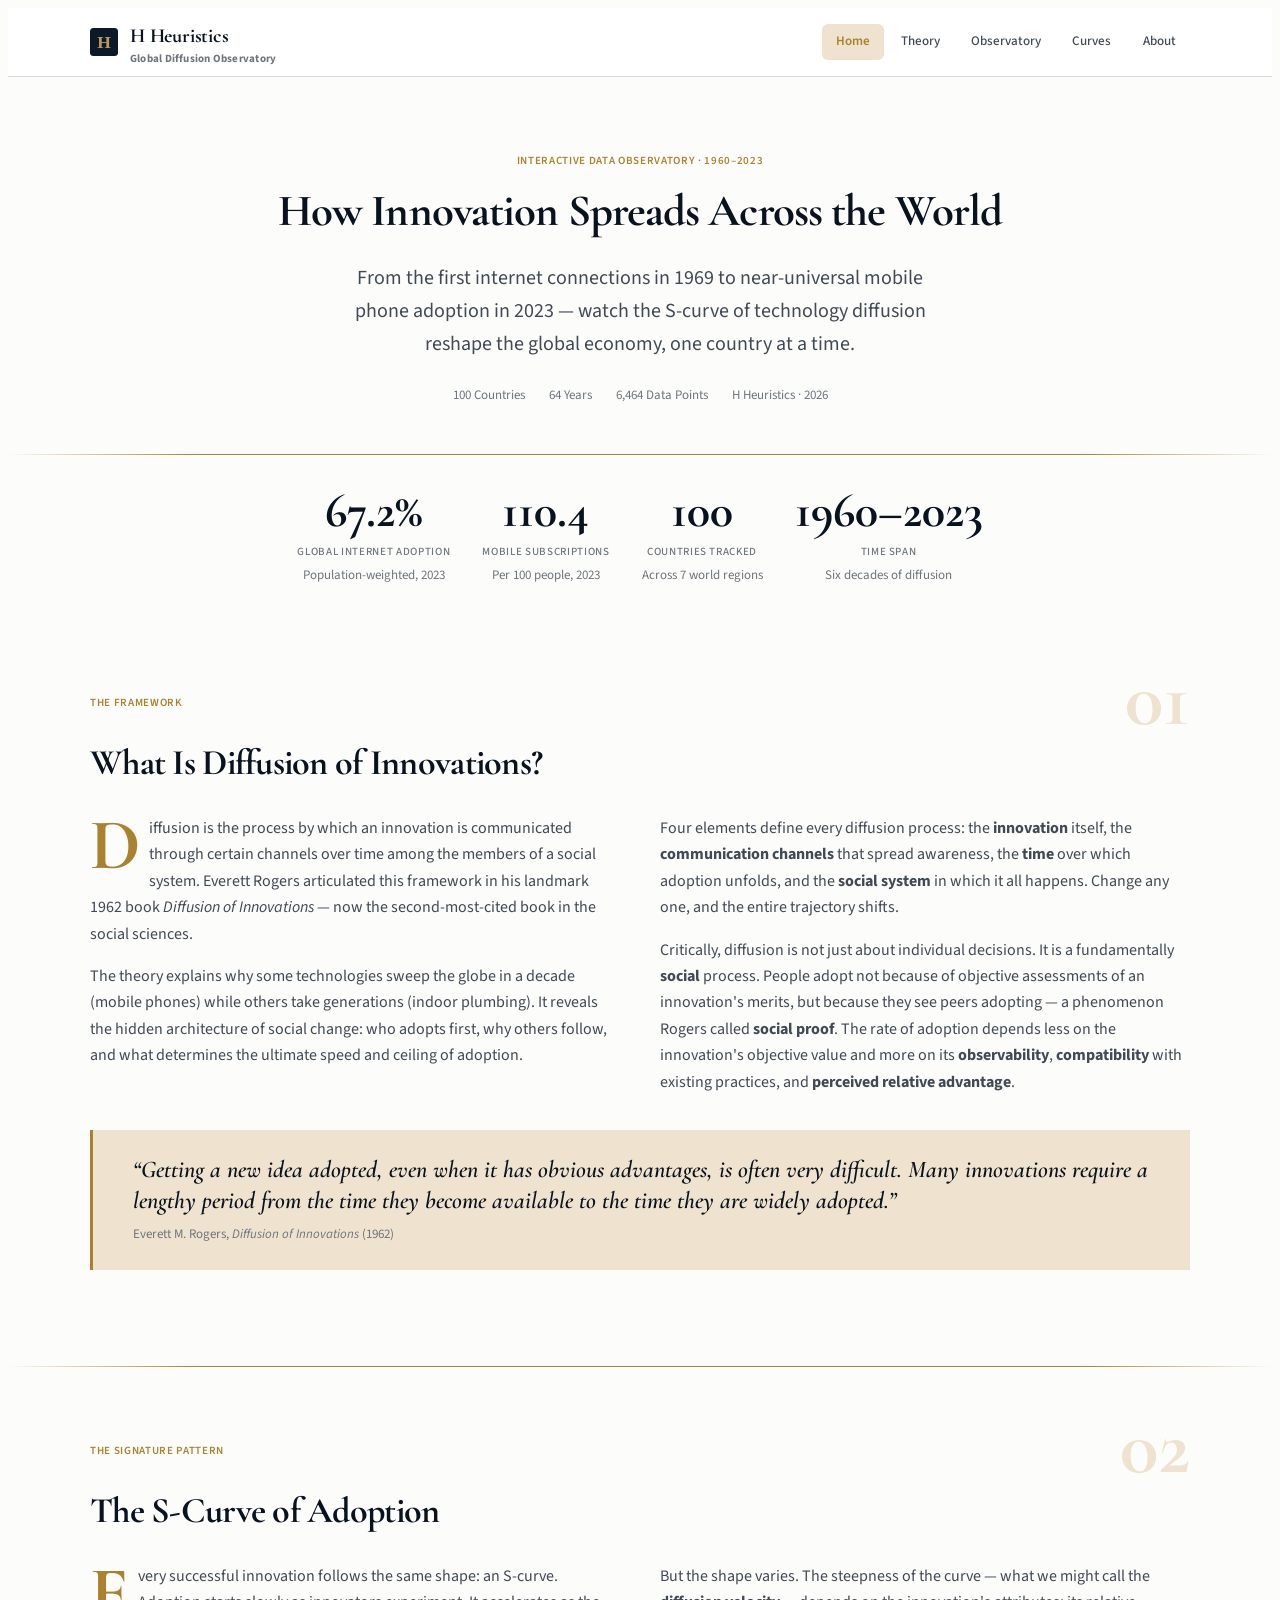
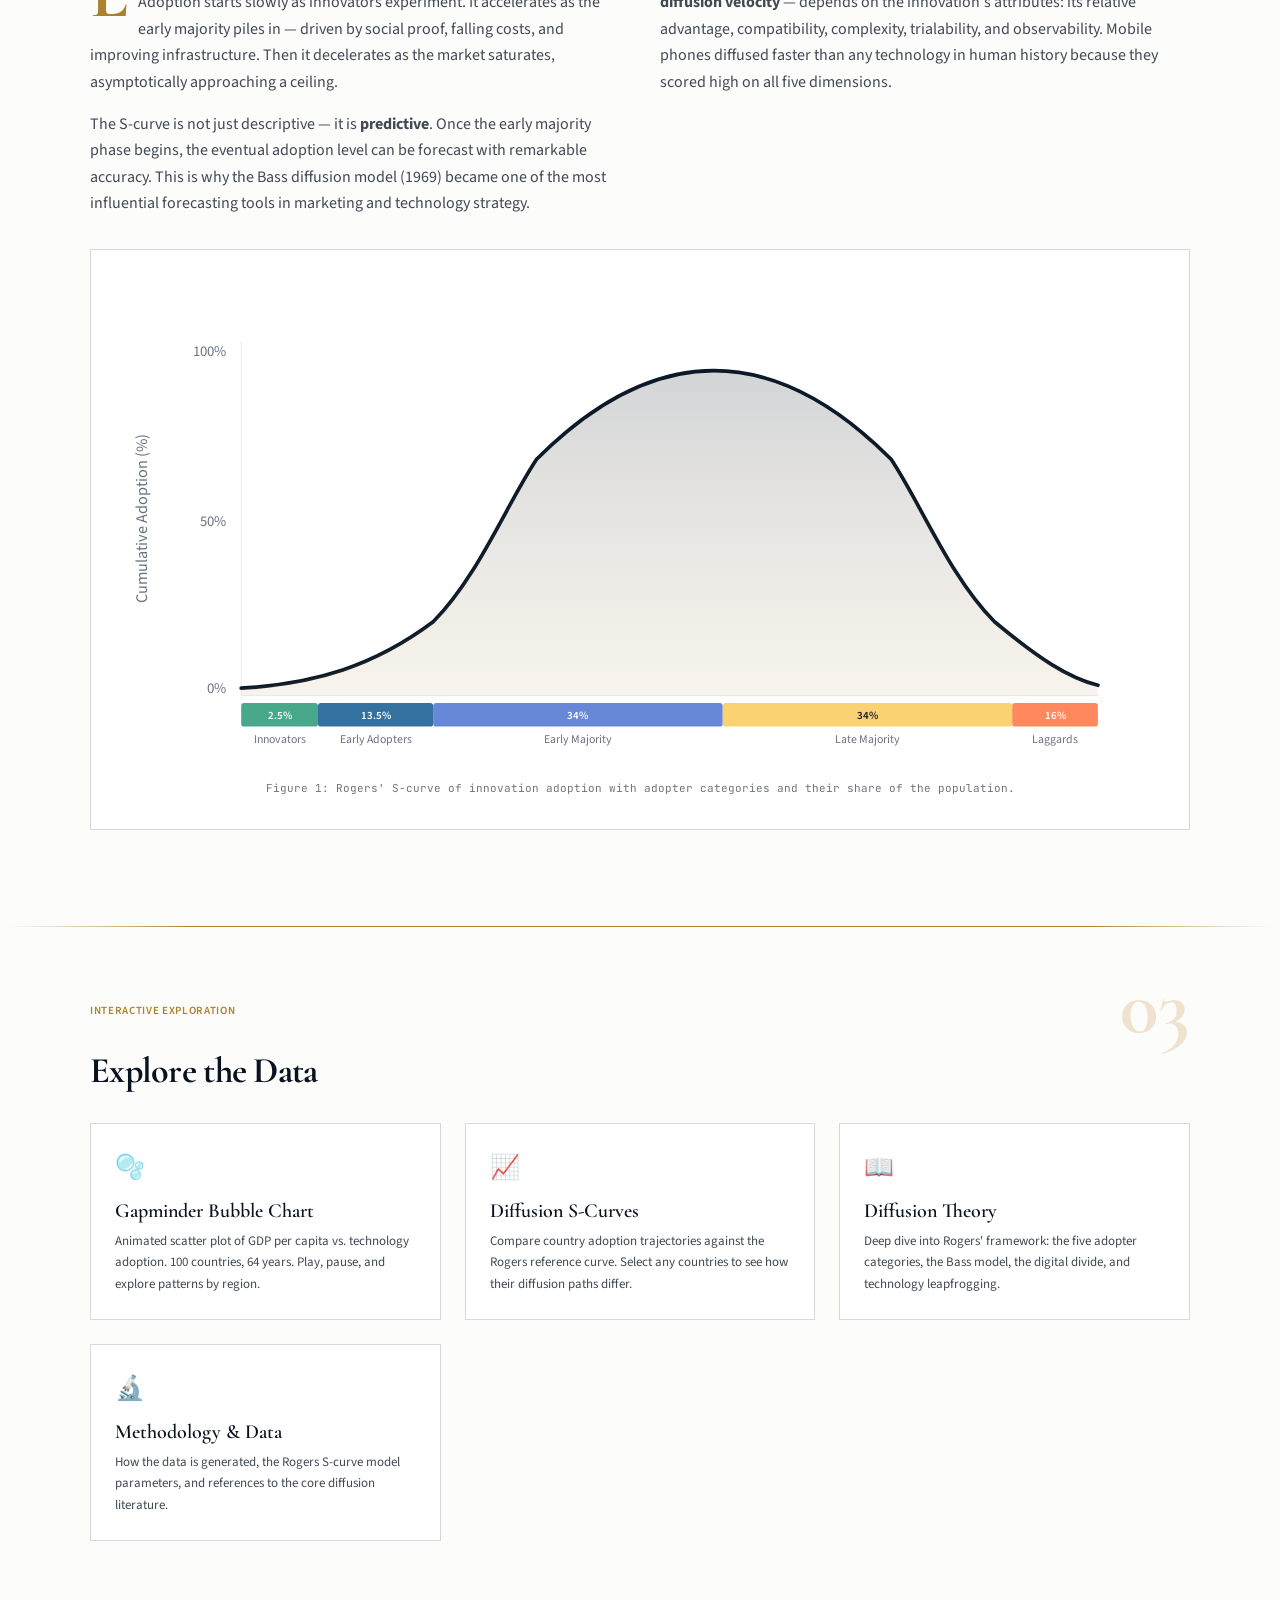
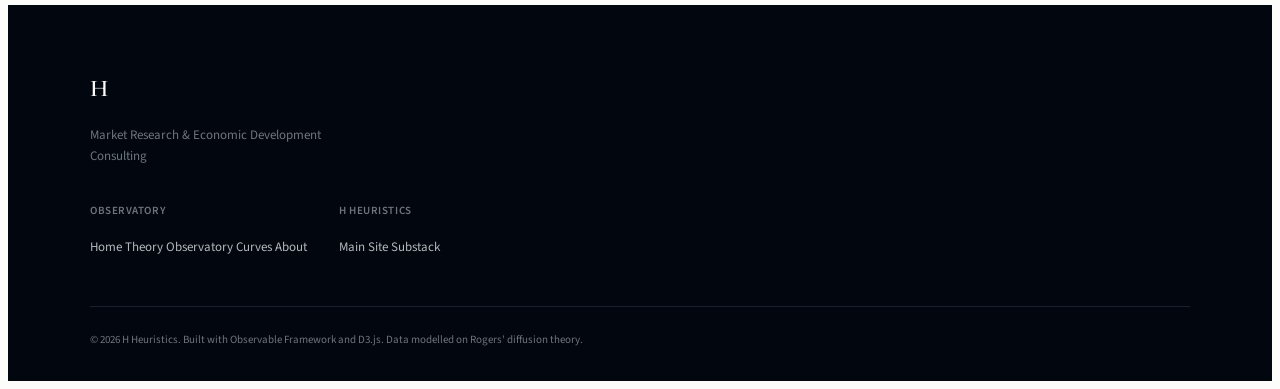
==== index.html @ c58aba24 "Global Diffusion of Innovations Observatory — initial release - 5-page informational website (Home, " ====
<!DOCTYPE html>
<html lang="en" data-theme="light">
<head>
<meta charset="UTF-8">
<meta name="viewport" content="width=device-width, initial-scale=1.0">
<title>Global Diffusion of Innovations Observatory — H Heuristics</title>
<meta name="description" content="An interactive observatory tracking how technology adoption spreads across 100 countries over 64 years. Rogers' diffusion theory meets Gapminder-style data visualization.">
<meta name="theme-color" content="#0c1929">
<meta property="og:title" content="Global Diffusion of Innovations Observatory">
<meta property="og:description" content="Interactive data observatory tracking technology adoption across 100 countries, 1960–2023.">
<meta property="og:type" content="website">
<link rel="icon" type="image/svg+xml" href="favicon.svg">

<link rel="preconnect" href="https://fonts.googleapis.com">
<link rel="preconnect" href="https://fonts.gstatic.com" crossorigin>
<link href="https://fonts.googleapis.com/css2?family=Cormorant+Garamond:ital,wght@0,400;0,500;0,600;0,700;1,400;1,500;1,600&family=Source+Sans+3:ital,wght@0,300;0,400;0,500;0,600;0,700;1,400;1,500&family=JetBrains+Mono:wght@400;500;600&display=swap" rel="stylesheet">

<link rel="stylesheet" href="hheuristics-tokens.css">
<link rel="stylesheet" href="hheuristics-components.css">
<link rel="stylesheet" href="site.css">
</head>
<body>

<!-- ═══════════════════════════════════════════
     MASTHEAD
     ═══════════════════════════════════════════ -->
<div class="masthead-wrap">
  <header class="masthead">
    <a href="index.html" class="masthead__brand">
      <svg viewBox="0 0 32 32"><rect width="32" height="32" rx="4" fill="#0c1929"/><text x="16" y="23" text-anchor="middle" font-family="Georgia,serif" font-weight="bold" font-size="20" fill="#b89b5e">H</text></svg>
      <div>
        H Heuristics
        <span class="masthead__brand-sub">Global Diffusion Observatory</span>
      </div>
    </a>
    <nav class="masthead__nav">
      <a href="index.html" class="active">Home</a>
      <a href="theory.html">Theory</a>
      <a href="observatory.html">Observatory</a>
      <a href="curves.html">Curves</a>
      <a href="about.html">About</a>
    </nav>
  </header>
</div>

<!-- ═══════════════════════════════════════════
     HERO — Magazine Style
     ═══════════════════════════════════════════ -->
<div class="page">
  <header class="magazine-hero">
    <p class="magazine-hero__kicker">Interactive Data Observatory &middot; 1960–2023</p>
    <h1 class="magazine-hero__headline">
      How Innovation Spreads Across the&nbsp;World
    </h1>
    <p class="magazine-hero__dek">
      From the first internet connections in 1969 to near-universal mobile phone adoption in 2023 — watch the S-curve of technology diffusion reshape the global economy, one country at a time.
    </p>
    <div class="magazine-hero__meta">
      <span>100 Countries</span>
      <span>64 Years</span>
      <span>6,464 Data Points</span>
      <span>H Heuristics &middot; 2026</span>
    </div>
  </header>
</div>

<div class="hairline hairline--gold"></div>

<!-- ═══════════════════════════════════════════
     STAT BLOCK
     ═══════════════════════════════════════════ -->
<div class="page">
  <div class="stat-block">
    <div class="stat-block__item">
      <div class="stat-block__value">67.2%</div>
      <div class="stat-block__label">Global Internet Adoption</div>
      <div class="stat-block__note">Population-weighted, 2023</div>
    </div>
    <div class="stat-block__item">
      <div class="stat-block__value">110.4</div>
      <div class="stat-block__label">Mobile Subscriptions</div>
      <div class="stat-block__note">Per 100 people, 2023</div>
    </div>
    <div class="stat-block__item">
      <div class="stat-block__value">100</div>
      <div class="stat-block__label">Countries Tracked</div>
      <div class="stat-block__note">Across 7 world regions</div>
    </div>
    <div class="stat-block__item">
      <div class="stat-block__value">1960–2023</div>
      <div class="stat-block__label">Time Span</div>
      <div class="stat-block__note">Six decades of diffusion</div>
    </div>
  </div>
</div>

<!-- ═══════════════════════════════════════════
     SECTION 01 — What Is Diffusion?
     ═══════════════════════════════════════════ -->
<div class="page">
  <section class="folio-section">
    <span class="section-folio__number">01</span>
    <div class="kicker-headline">
      <p class="kicker-headline__kicker">The Framework</p>
      <h2 class="kicker-headline__heading">What Is Diffusion of Innovations?</h2>
    </div>
    <div class="prose-columns">
      <p class="drop-cap">
        Diffusion is the process by which an innovation is communicated through certain channels over time among the members of a social system. Everett Rogers articulated this framework in his landmark 1962 book <em>Diffusion of Innovations</em> — now the second-most-cited book in the social sciences.
      </p>
      <p>
        The theory explains why some technologies sweep the globe in a decade (mobile phones) while others take generations (indoor plumbing). It reveals the hidden architecture of social change: who adopts first, why others follow, and what determines the ultimate speed and ceiling of adoption.
      </p>
      <p>
        Four elements define every diffusion process: the <strong>innovation</strong> itself, the <strong>communication channels</strong> that spread awareness, the <strong>time</strong> over which adoption unfolds, and the <strong>social system</strong> in which it all happens. Change any one, and the entire trajectory shifts.
      </p>
      <p>
        Critically, diffusion is not just about individual decisions. It is a fundamentally <strong>social</strong> process. People adopt not because of objective assessments of an innovation's merits, but because they see peers adopting — a phenomenon Rogers called <strong>social proof</strong>. The rate of adoption depends less on the innovation's objective value and more on its <strong>observability</strong>, <strong>compatibility</strong> with existing practices, and <strong>perceived relative advantage</strong>.
      </p>
    </div>

    <blockquote class="pull-quote">
      <p class="pull-quote__text">&ldquo;Getting a new idea adopted, even when it has obvious advantages, is often very difficult. Many innovations require a lengthy period from the time they become available to the time they are widely adopted.&rdquo;</p>
      <p class="pull-quote__attribution">Everett M. Rogers, <em>Diffusion of Innovations</em> (1962)</p>
    </blockquote>
  </section>
</div>

<div class="hairline hairline--gold"></div>

<!-- ═══════════════════════════════════════════
     SECTION 02 — The S-Curve
     ═══════════════════════════════════════════ -->
<div class="page">
  <section class="folio-section">
    <span class="section-folio__number">02</span>
    <div class="kicker-headline">
      <p class="kicker-headline__kicker">The Signature Pattern</p>
      <h2 class="kicker-headline__heading">The S-Curve of Adoption</h2>
    </div>
    <div class="prose-columns">
      <p class="drop-cap">
        Every successful innovation follows the same shape: an S-curve. Adoption starts slowly as innovators experiment. It accelerates as the early majority piles in — driven by social proof, falling costs, and improving infrastructure. Then it decelerates as the market saturates, asymptotically approaching a ceiling.
      </p>
      <p>
        The S-curve is not just descriptive — it is <strong>predictive</strong>. Once the early majority phase begins, the eventual adoption level can be forecast with remarkable accuracy. This is why the Bass diffusion model (1969) became one of the most influential forecasting tools in marketing and technology strategy.
      </p>
      <p>
        But the shape varies. The steepness of the curve — what we might call the <strong>diffusion velocity</strong> — depends on the innovation's attributes: its relative advantage, compatibility, complexity, trialability, and observability. Mobile phones diffused faster than any technology in human history because they scored high on all five dimensions.
      </p>
    </div>

    <!-- Inline S-Curve SVG Diagram -->
    <div class="theory-diagram">
      <svg viewBox="0 0 700 320" class="s-curve-svg" role="img" aria-label="Rogers' S-curve of innovation adoption showing the five adopter categories">
        <!-- Background grid -->
        <defs>
          <linearGradient id="sCurveGrad" x1="0" y1="1" x2="0" y2="0">
            <stop offset="0%" stop-color="var(--color-accent)" stop-opacity="0.15"/>
            <stop offset="100%" stop-color="var(--color-brand)" stop-opacity="0.3"/>
          </linearGradient>
        </defs>

        <!-- Grid lines -->
        <g stroke="#e5e7eb" stroke-width="0.5">
          <line x1="80" y1="40" x2="80" y2="280"/>
          <line x1="80" y1="280" x2="660" y2="280"/>
        </g>

        <!-- Y axis labels -->
        <text x="70" y="50" text-anchor="end" font-family="Source Sans 3, sans-serif" font-size="10" fill="#6b7280">100%</text>
        <text x="70" y="165" text-anchor="end" font-family="Source Sans 3, sans-serif" font-size="10" fill="#6b7280">50%</text>
        <text x="70" y="278" text-anchor="end" font-family="Source Sans 3, sans-serif" font-size="10" fill="#6b7280">0%</text>

        <!-- S-Curve line -->
        <path d="M80,275 C130,272 170,260 210,230 C240,200 260,150 280,120 C320,80 360,60 400,60 C440,60 480,80 520,120 C540,150 560,200 590,230 C620,255 640,268 660,273"
              fill="none" stroke="#0c1929" stroke-width="2.5" stroke-linecap="round"/>

        <!-- Area fill under curve -->
        <path d="M80,280 L80,275 C130,272 170,260 210,230 C240,200 260,150 280,120 C320,80 360,60 400,60 C440,60 480,80 520,120 C540,150 560,200 590,230 C620,255 640,268 660,273 L660,280 Z"
              fill="url(#sCurveGrad)" opacity="0.6"/>

        <!-- Adopter category bands -->
        <rect x="80" y="285" width="52" height="16" fill="#1A936F" opacity="0.8" rx="2"/>
        <rect x="132" y="285" width="78" height="16" fill="#004E89" opacity="0.8" rx="2"/>
        <rect x="210" y="285" width="196" height="16" fill="#4269D0" opacity="0.8" rx="2"/>
        <rect x="406" y="285" width="196" height="16" fill="#F9C74F" opacity="0.8" rx="2"/>
        <rect x="602" y="285" width="58" height="16" fill="#FF6B35" opacity="0.8" rx="2"/>

        <!-- Category labels -->
        <text x="106" y="296" text-anchor="middle" font-family="Source Sans 3, sans-serif" font-size="7.5" fill="#fff" font-weight="600">2.5%</text>
        <text x="171" y="296" text-anchor="middle" font-family="Source Sans 3, sans-serif" font-size="7.5" fill="#fff" font-weight="600">13.5%</text>
        <text x="308" y="296" text-anchor="middle" font-family="Source Sans 3, sans-serif" font-size="7.5" fill="#fff" font-weight="600">34%</text>
        <text x="504" y="296" text-anchor="middle" font-family="Source Sans 3, sans-serif" font-size="7.5" fill="#1a1a2e" font-weight="600">34%</text>
        <text x="631" y="296" text-anchor="middle" font-family="Source Sans 3, sans-serif" font-size="7.5" fill="#fff" font-weight="600">16%</text>

        <!-- Phase labels below bands -->
        <text x="106" y="312" text-anchor="middle" font-family="Source Sans 3, sans-serif" font-size="8" fill="#6b7280">Innovators</text>
        <text x="171" y="312" text-anchor="middle" font-family="Source Sans 3, sans-serif" font-size="8" fill="#6b7280">Early Adopters</text>
        <text x="308" y="312" text-anchor="middle" font-family="Source Sans 3, sans-serif" font-size="8" fill="#6b7280">Early Majority</text>
        <text x="504" y="312" text-anchor="middle" font-family="Source Sans 3, sans-serif" font-size="8" fill="#6b7280">Late Majority</text>
        <text x="631" y="312" text-anchor="middle" font-family="Source Sans 3, sans-serif" font-size="8" fill="#6b7280">Laggards</text>

        <!-- Y axis title -->
        <text x="16" y="160" text-anchor="middle" transform="rotate(-90,16,160)" font-family="Source Sans 3, sans-serif" font-size="11" fill="#6b7280">Cumulative Adoption (%)</text>
        <text x="370" y="330" text-anchor="middle" font-family="Source Sans 3, sans-serif" font-size="11" fill="#6b7280">Time →</text>
      </svg>
      <div class="theory-diagram__label">Figure 1: Rogers' S-curve of innovation adoption with adopter categories and their share of the population.</div>
    </div>
  </section>
</div>

<div class="hairline hairline--gold"></div>

<!-- ═══════════════════════════════════════════
     SECTION 03 — Explore the Observatory
     ═══════════════════════════════════════════ -->
<div class="page">
  <section class="folio-section">
    <span class="section-folio__number">03</span>
    <div class="kicker-headline">
      <p class="kicker-headline__kicker">Interactive Exploration</p>
      <h2 class="kicker-headline__heading">Explore the Data</h2>
    </div>
    <div class="insight-grid">
      <a href="observatory.html" style="text-decoration:none;">
        <div class="insight-card">
          <div class="insight-card__icon">🫧</div>
          <h3 class="insight-card__heading">Gapminder Bubble Chart</h3>
          <p class="insight-card__text">Animated scatter plot of GDP per capita vs. technology adoption. 100 countries, 64 years. Play, pause, and explore patterns by region.</p>
        </div>
      </a>
      <a href="curves.html" style="text-decoration:none;">
        <div class="insight-card">
          <div class="insight-card__icon">📈</div>
          <h3 class="insight-card__heading">Diffusion S-Curves</h3>
          <p class="insight-card__text">Compare country adoption trajectories against the Rogers reference curve. Select any countries to see how their diffusion paths differ.</p>
        </div>
      </a>
      <a href="theory.html" style="text-decoration:none;">
        <div class="insight-card">
          <div class="insight-card__icon">📖</div>
          <h3 class="insight-card__heading">Diffusion Theory</h3>
          <p class="insight-card__text">Deep dive into Rogers' framework: the five adopter categories, the Bass model, the digital divide, and technology leapfrogging.</p>
        </div>
      </a>
      <a href="about.html" style="text-decoration:none;">
        <div class="insight-card">
          <div class="insight-card__icon">🔬</div>
          <h3 class="insight-card__heading">Methodology &amp; Data</h3>
          <p class="insight-card__text">How the data is generated, the Rogers S-curve model parameters, and references to the core diffusion literature.</p>
        </div>
      </a>
    </div>
  </section>
</div>

<!-- ═══════════════════════════════════════════
     FOOTER
     ═══════════════════════════════════════════ -->
<footer class="footer-brand">
  <div class="page">
    <div class="footer-brand__logo">H</div>
    <p class="footer-brand__tagline">Market Research &amp; Economic Development Consulting</p>
    <div style="display:flex; gap:var(--space-8); flex-wrap:wrap; margin: var(--space-6) 0;">
      <div>
        <p class="footer-brand__heading">Observatory</p>
        <a href="index.html">Home</a>
        <a href="theory.html">Theory</a>
        <a href="observatory.html">Observatory</a>
        <a href="curves.html">Curves</a>
        <a href="about.html">About</a>
      </div>
      <div>
        <p class="footer-brand__heading">H Heuristics</p>
        <a href="https://hheuristics.com">Main Site</a>
        <a href="https://hheuristics.substack.com">Substack</a>
      </div>
    </div>
    <div class="footer-brand__bottom">
      &copy; 2026 H Heuristics. Built with Observable Framework and D3.js. Data modelled on Rogers' diffusion theory.
    </div>
  </div>
</footer>

</body>
</html>
---- hheuristics-tokens.css ----
/* ============================================================
   H Heuristics — Brand Token System v1.0
   "Consulting/Economist meets British America"

   The single source of truth for the H Heuristics visual identity.
   Import this file into every project. Change tokens here to
   rebrand every site simultaneously.

   Color space: OKLCH (perceptually uniform)
   Type: Cormorant Garamond (headings) + Source Sans 3 (body)
   ============================================================ */

/* ============================================================
   TIER 1 — Raw Primitives (OKLCH color space)
   ============================================================ */
:root {
  /* ── Midnight Navy (primary brand) ──
     British heritage navy — deep, confident, not-quite-black.
     Equivalent to ~#0c1929 in hex. */
  --hh-navy-950: oklch(0.12 0.025 258);
  --hh-navy-900: oklch(0.18 0.030 258);
  --hh-navy-800: oklch(0.24 0.028 258);
  --hh-navy-700: oklch(0.32 0.025 256);
  --hh-navy-600: oklch(0.40 0.022 254);
  --hh-navy-500: oklch(0.48 0.018 252);
  --hh-navy-400: oklch(0.56 0.014 250);
  --hh-navy-300: oklch(0.66 0.010 248);
  --hh-navy-200: oklch(0.78 0.006 248);
  --hh-navy-100: oklch(0.88 0.003 248);
  --hh-navy-50:  oklch(0.95 0.002 248);

  /* ── British Gold (accent) ──
     Warm, restrained — not brassy. Like gilt on a book spine.
     Equivalent to ~#b89b5e. */
  --hh-gold-600: oklch(0.55 0.10 82);
  --hh-gold-500: oklch(0.63 0.11 82);
  --hh-gold-400: oklch(0.70 0.10 82);
  --hh-gold-300: oklch(0.78 0.08 82);
  --hh-gold-200: oklch(0.86 0.05 82);
  --hh-gold-100: oklch(0.92 0.03 82);
  --hh-gold-50:  oklch(0.96 0.015 85);

  /* ── Warm Cream (surface) ──
     Not stark white — like good paper stock. British warmth. */
  --hh-cream-50:  oklch(0.99 0.002 90);
  --hh-cream-100: oklch(0.97 0.004 88);
  --hh-cream-200: oklch(0.94 0.006 86);
  --hh-cream-300: oklch(0.90 0.008 84);

  /* ── Neutrals ── */
  --hh-neutral-950: oklch(0.10 0.002 260);
  --hh-neutral-900: oklch(0.18 0.002 260);
  --hh-neutral-800: oklch(0.28 0.002 260);
  --hh-neutral-700: oklch(0.38 0.002 260);
  --hh-neutral-600: oklch(0.48 0.002 260);
  --hh-neutral-500: oklch(0.58 0.002 260);
  --hh-neutral-400: oklch(0.68 0.002 260);
  --hh-neutral-300: oklch(0.78 0.002 260);
  --hh-neutral-200: oklch(0.88 0.002 260);
  --hh-neutral-100: oklch(0.94 0.002 260);
  --hh-neutral-50:  oklch(0.97 0.002 260);

  /* ── Semantic — Data Viz Accents ──
     Colorblind-safe, perceptually uniform. */
  --hh-viz-blue:    oklch(0.52 0.16 250);
  --hh-viz-teal:    oklch(0.52 0.13 195);
  --hh-viz-green:   oklch(0.52 0.15 150);
  --hh-viz-amber:   oklch(0.62 0.16 85);
  --hh-viz-orange:  oklch(0.55 0.17 55);
  --hh-viz-red:     oklch(0.48 0.19 25);
  --hh-viz-purple:  oklch(0.48 0.15 310);
  --hh-viz-pink:    oklch(0.55 0.14 350);

  /* ── Semantic — Status ── */
  --hh-success: oklch(0.55 0.15 150);
  --hh-success-soft: oklch(0.92 0.04 150);
  --hh-warning: oklch(0.62 0.16 85);
  --hh-warning-soft: oklch(0.93 0.06 85);
  --hh-danger:  oklch(0.50 0.18 25);
  --hh-danger-soft:  oklch(0.93 0.04 25);
  --hh-info:    oklch(0.52 0.16 250);
  --hh-info-soft:    oklch(0.92 0.04 250);
}

/* ============================================================
   TIER 2 — Semantic Role Tokens
   ============================================================ */
:root {
  /* ── Brand ── */
  --color-brand:         var(--hh-navy-900);
  --color-brand-dark:    var(--hh-navy-950);
  --color-brand-light:   var(--hh-navy-700);
  --color-accent:        var(--hh-gold-500);
  --color-accent-hover:  var(--hh-gold-400);
  --color-accent-soft:   var(--hh-gold-100);

  /* ── Surfaces ── */
  --surface-bg:          var(--hh-cream-50);
  --surface-card:        var(--hh-cream-100);
  --surface-elevated:    #ffffff;
  --surface-dark:        var(--hh-navy-900);
  --surface-dark-card:   var(--hh-navy-800);

  /* ── Text ── */
  --text-primary:        var(--hh-navy-900);
  --text-secondary:      var(--hh-navy-600);
  --text-muted:          var(--hh-navy-400);
  --text-inverse:        var(--hh-cream-50);
  --text-accent:         var(--hh-gold-600);

  /* ── Borders ── */
  --border-subtle:       var(--hh-navy-100);
  --border-default:      var(--hh-navy-200);
  --border-strong:       var(--hh-navy-300);
  --border-accent:       var(--hh-gold-400);
}

/* ============================================================
   TIER 3 — Component Token Assignments
   ============================================================ */
:root {
  /* ── Buttons ── */
  --btn-primary-bg:       var(--color-brand);
  --btn-primary-text:     var(--text-inverse);
  --btn-primary-hover:    var(--color-brand-light);
  --btn-secondary-bg:     transparent;
  --btn-secondary-text:   var(--color-brand);
  --btn-secondary-border: var(--border-default);
  --btn-secondary-hover:  var(--hh-navy-50);
  --btn-accent-bg:        var(--color-accent);
  --btn-accent-text:      var(--color-brand-dark);
  --btn-accent-hover:     var(--color-accent-hover);

  /* ── Links ── */
  --link-color:           var(--color-brand);
  --link-hover:           var(--color-brand-light);
  --link-accent:          var(--color-accent);
  --link-underline-offset: 4px;
  --link-underline-width:  2px;

  /* ── Inputs ── */
  --input-bg:             var(--surface-elevated);
  --input-border:         var(--border-default);
  --input-border-focus:   var(--color-brand);
  --input-text:           var(--text-primary);
  --input-placeholder:    var(--text-muted);

  /* ── Header ── */
  --header-bg:            rgba(255, 255, 255, 0.92);
  --header-border:        var(--border-subtle);
  --header-height:        72px;

  /* ── Footer ── */
  --footer-bg:            var(--color-brand-dark);
  --footer-text:          var(--hh-navy-200);
  --footer-text-muted:    var(--hh-navy-400);

  /* ── Logo ── */
  --logo-fill:            var(--color-brand);
  --logo-max-height:      40px;
  --logo-clearspace:      20px;
}

/* ============================================================
   TYPOGRAPHY
   ============================================================ */
:root {
  /* ── Font Families ── */
  --font-display: 'Cormorant Garamond', 'Georgia', 'Times New Roman', serif;
  --font-body:    'Source Sans 3', system-ui, -apple-system, BlinkMacSystemFont,
                  'Segoe UI', Roboto, sans-serif;
  --font-mono:    'JetBrains Mono', 'Fira Code', 'SF Mono', 'Cascadia Code',
                  Consolas, monospace;

  /* ── Type Scale (1.25 major third) ── */
  --text-xs:   0.6875rem;   /* 11px — captions, labels */
  --text-sm:   0.8125rem;   /* 13px — small body, table data */
  --text-base: 1rem;        /* 16px — body */
  --text-lg:   1.25rem;     /* 20px — large body, intro */
  --text-xl:   1.5rem;      /* 24px — h4 */
  --text-2xl:  1.875rem;    /* 30px — h3 */
  --text-3xl:  2.25rem;     /* 36px — h2 */
  --text-4xl:  3rem;        /* 48px — h1 */
  --text-5xl:  3.75rem;     /* 60px — hero */
  --text-6xl:  4.5rem;      /* 72px — hero large */

  /* ── Font Weights ── */
  --weight-light:    300;
  --weight-regular:  400;
  --weight-medium:   500;
  --weight-semibold: 600;
  --weight-bold:     700;

  /* ── Line Heights ── */
  --leading-tight:   1.15;
  --leading-snug:    1.3;
  --leading-normal:  1.5;
  --leading-relaxed: 1.65;
  --leading-loose:   1.8;

  /* ── Letter Spacing ── */
  --tracking-tight:    -0.02em;   /* Display headings */
  --tracking-normal:   0;
  --tracking-wide:     0.02em;
  --tracking-label:    0.05em;    /* Uppercase labels */
  --tracking-mono:     0.06em;    /* Monospace accent labels */
}

/* ============================================================
   SPACING & LAYOUT
   ============================================================ */
:root {
  --space-1:  0.25rem;
  --space-2:  0.5rem;
  --space-3:  0.75rem;
  --space-4:  1rem;
  --space-5:  1.25rem;
  --space-6:  1.5rem;
  --space-8:  2rem;
  --space-10: 2.5rem;
  --space-12: 3rem;
  --space-16: 4rem;
  --space-20: 5rem;
  --space-24: 6rem;
  --space-32: 8rem;

  --container-max:   1280px;
  --container-narrow: 800px;
  --container-wide:  1440px;
}

/* ============================================================
   BORDERS & RADII
   ============================================================ */
:root {
  --radius-none:  0;
  --radius-sm:    2px;    /* Data table cells, tight corners */
  --radius-md:    4px;    /* Cards, buttons, inputs — Economist legacy */
  --radius-lg:    8px;    /* Large panels, modals */
  --radius-xl:    12px;   /* Feature cards */
  --radius-full:  9999px; /* Pills, avatars */

  --border-width-thin:  1px;
  --border-width-thick: 2px;
  --border-width-accent: 3px;  /* The gold left-border accent */
}

/* ============================================================
   SHADOWS
   ============================================================ */
:root {
  --shadow-none:    none;
  --shadow-sm:      0 1px 2px rgba(12, 25, 41, 0.04);
  --shadow-card:    0 1px 4px rgba(12, 25, 41, 0.06),
                    0 1px 2px rgba(12, 25, 41, 0.04);
  --shadow-elevated: 0 4px 12px rgba(12, 25, 41, 0.08),
                     0 1px 3px rgba(12, 25, 41, 0.06);
  --shadow-modal:   0 20px 40px rgba(12, 25, 41, 0.12),
                    0 8px 16px rgba(12, 25, 41, 0.08);
  --shadow-glow-gold: 0 0 20px rgba(184, 155, 94, 0.15);
}

/* ============================================================
   MOTION
   ============================================================ */
:root {
  --ease-out:    cubic-bezier(0.16, 1, 0.3, 1);
  --ease-in-out: cubic-bezier(0.65, 0, 0.35, 1);
  --ease-spring: cubic-bezier(0.34, 1.56, 0.64, 1);

  --duration-fast:   150ms;
  --duration-base:   250ms;
  --duration-slow:   400ms;
  --duration-glacial: 600ms;
}

/* ============================================================
   Z-INDEX
   ============================================================ */
:root {
  --z-base:     0;
  --z-dropdown: 100;
  --z-sticky:   200;
  --z-overlay:  300;
  --z-modal:    400;
  --z-toast:    500;
  --z-tooltip:  600;
}

/* ============================================================
   DARK MODE
   ============================================================ */
[data-theme="dark"] {
  /* ── Surfaces — remapped, not inverted ── */
  --surface-bg:          var(--hh-navy-950);
  --surface-card:        var(--hh-navy-900);
  --surface-elevated:    var(--hh-navy-800);
  --surface-dark:        var(--hh-navy-950);
  --surface-dark-card:   var(--hh-navy-900);

  /* ── Text — brighter, lower contrast against dark bg ── */
  --text-primary:        var(--hh-cream-50);
  --text-secondary:      var(--hh-navy-100);
  --text-muted:          var(--hh-navy-300);
  --text-inverse:        var(--hh-navy-950);
  --text-accent:         var(--hh-gold-400);

  /* ── Borders — visible against dark ── */
  --border-subtle:       var(--hh-navy-700);
  --border-default:      var(--hh-navy-600);
  --border-strong:       var(--hh-navy-400);
  --border-accent:       var(--hh-gold-500);

  /* ── Brand gold — brighter in dark mode ── */
  --color-accent:        var(--hh-gold-400);
  --color-accent-hover:  var(--hh-gold-300);
  --color-accent-soft:   oklch(0.25 0.04 82);

  /* ── Shadows — don't work in dark, replaced with glow ── */
  --shadow-card:     0 0 0 1px var(--border-subtle);
  --shadow-elevated: 0 0 0 1px var(--border-default),
                     0 4px 16px rgba(0, 0, 0, 0.3);
  --shadow-modal:    0 0 0 1px var(--border-default),
                     0 20px 50px rgba(0, 0, 0, 0.5);

  /* ── Component overrides ── */
  --header-bg:          rgba(12, 25, 41, 0.92);
  --input-bg:           var(--surface-card);
  --btn-secondary-hover: var(--hh-navy-800);

  /* ── Data viz — brighter in dark ── */
  --hh-viz-blue:    oklch(0.62 0.14 250);
  --hh-viz-teal:    oklch(0.62 0.11 195);
  --hh-viz-green:   oklch(0.62 0.13 150);
  --hh-viz-amber:   oklch(0.70 0.14 85);
  --hh-viz-orange:  oklch(0.63 0.15 55);
  --hh-viz-red:     oklch(0.56 0.17 25);
  --hh-viz-purple:  oklch(0.58 0.13 310);
  --hh-viz-pink:    oklch(0.63 0.12 350);
}

/* ============================================================
   BASE STYLES
   ============================================================ */
@layer base {
  html {
    -webkit-font-smoothing: antialiased;
    -moz-osx-font-smoothing: grayscale;
    text-rendering: optimizeLegibility;
    scroll-behavior: smooth;
  }

  body {
    background-color: var(--surface-bg);
    color: var(--text-primary);
    font-family: var(--font-body);
    font-size: var(--text-base);
    line-height: var(--leading-relaxed);
    -webkit-font-smoothing: antialiased;
  }

  /* ── Headings — Cormorant Garamond, tight leading ── */
  h1, h2, h3, h4, h5, h6 {
    font-family: var(--font-display);
    font-weight: var(--weight-semibold);
    line-height: var(--leading-tight);
    color: var(--color-brand);
    text-wrap: balance;
  }

  h1 { font-size: var(--text-4xl); letter-spacing: var(--tracking-tight); }
  h2 { font-size: var(--text-3xl); letter-spacing: var(--tracking-tight); }
  h3 { font-size: var(--text-2xl); }
  h4 { font-size: var(--text-xl);  }
  h5 { font-size: var(--text-lg); font-weight: var(--weight-medium); }
  h6 { font-size: var(--text-base); font-weight: var(--weight-medium);
       text-transform: uppercase; letter-spacing: var(--tracking-label);
       color: var(--text-muted); }

  /* ── Links — brand underline ── */
  a {
    color: var(--link-color);
    text-decoration: underline;
    text-decoration-thickness: var(--link-underline-width);
    text-underline-offset: var(--link-underline-offset);
    text-decoration-color: var(--color-accent);
    transition: color var(--duration-fast) var(--ease-out);
  }
  a:hover {
    color: var(--link-hover);
    text-decoration-color: var(--link-color);
  }

  /* ── Selection ── */
  ::selection {
    background-color: oklch(0.78 0.08 82 / 0.25);
    color: var(--color-brand);
  }

  /* ── Focus ── */
  :focus-visible {
    outline: 2px solid var(--color-brand);
    outline-offset: 2px;
    border-radius: var(--radius-sm);
  }

  /* ── Scrollbar ── */
  * {
    scrollbar-width: thin;
    scrollbar-color: var(--border-default) transparent;
  }
  ::-webkit-scrollbar { width: 7px; height: 7px; }
  ::-webkit-scrollbar-track { background: transparent; }
  ::-webkit-scrollbar-thumb {
    background-color: var(--border-default);
    border-radius: 10px;
    border: 2px solid transparent;
    background-clip: content-box;
  }
  ::-webkit-scrollbar-thumb:hover {
    background-color: var(--border-strong);
  }
}
---- hheuristics-components.css ----
/* ============================================================
   H Heuristics — Signature Visual Elements
   The anti-AI-aesthetic layer. These patterns make H Heuristics
   sites feel bespoke, not template-generated.

   Requires: hheuristics-tokens.css
   ============================================================ */

/* ============================================================
   1. THE GOLD RULE — Signature Section Divider
   A thin gold line that fades at both ends. The H Heuristics
   equivalent of The Economist's red rule, but warmer.
   Used between major content sections.
   ============================================================ */
.gold-rule {
  width: 100%;
  height: 1px;
  background: linear-gradient(
    to right,
    transparent 0%,
    var(--color-accent) 15%,
    var(--color-accent) 85%,
    transparent 100%
  );
  margin: var(--space-20) 0;
}

.gold-rule--left {
  background: linear-gradient(
    to right,
    var(--color-accent) 0%,
    var(--color-accent) 80px,
    var(--border-subtle) 80px,
    transparent 100%
  );
}

.gold-rule--short {
  width: 60px;
  height: 2px;
  background: var(--color-accent);
  margin: var(--space-6) 0;
}

/* ============================================================
   2. THE OFFSET BORDER — Signature Card Accent
   Cards and panels with a 3px gold left-border. No generic
   rounded-card-with-shadow here. The gold edge telegraphs
   "this is H Heuristics content."
   ============================================================ */
.card-accent {
  background: var(--surface-card);
  border: 1px solid var(--border-subtle);
  border-left: var(--border-width-accent) solid var(--color-accent);
  border-radius: 0 var(--radius-md) var(--radius-md) 0;
  padding: var(--space-6);
  box-shadow: var(--shadow-card);
  transition: border-color var(--duration-base) var(--ease-out),
              box-shadow var(--duration-base) var(--ease-out);
}

.card-accent:hover {
  border-color: var(--border-default);
  border-left-color: var(--color-accent);
  box-shadow: var(--shadow-elevated);
}

.card-accent--dark {
  background: var(--surface-dark-card);
  border-color: var(--border-subtle);
  border-left-color: var(--color-accent);
}

/* ── Card without the accent border (for variety) ── */
.card {
  background: var(--surface-card);
  border: 1px solid var(--border-subtle);
  border-radius: var(--radius-md);
  padding: var(--space-6);
  box-shadow: var(--shadow-card);
  transition: box-shadow var(--duration-base) var(--ease-out),
              border-color var(--duration-base) var(--ease-out);
}

.card:hover {
  box-shadow: var(--shadow-elevated);
  border-color: var(--border-default);
}

/* ============================================================
   3. SERIF KPI — Oversized Data-Forward Stat Cards
   Large Cormorant Garamond numbers with small Source Sans labels.
   The size contrast (serif number vs. sans label) is distinctive
   and telegraphs confidence in the data.
   ============================================================ */
.kpi-card {
  background: var(--surface-card);
  border: 1px solid var(--border-subtle);
  border-radius: var(--radius-md);
  padding: var(--space-5) var(--space-6);
  box-shadow: var(--shadow-card);
  transition: border-color var(--duration-base) var(--ease-out),
              box-shadow var(--duration-base) var(--ease-out);
}

.kpi-card:hover {
  border-color: var(--border-accent);
  box-shadow: var(--shadow-elevated);
}

.kpi-card__value {
  font-family: var(--font-display);
  font-size: var(--text-3xl);
  font-weight: var(--weight-bold);
  color: var(--color-brand);
  line-height: 1.1;
  letter-spacing: var(--tracking-tight);
}

.kpi-card__label {
  font-family: var(--font-body);
  font-size: var(--text-xs);
  font-weight: var(--weight-semibold);
  color: var(--text-muted);
  text-transform: uppercase;
  letter-spacing: var(--tracking-label);
  margin-top: var(--space-2);
}

.kpi-card__trend {
  display: inline-flex;
  align-items: center;
  gap: var(--space-1);
  font-family: var(--font-body);
  font-size: var(--text-xs);
  font-weight: var(--weight-semibold);
  margin-top: var(--space-2);
  padding: 2px 8px;
  border-radius: var(--radius-full);
}

.kpi-card__trend--up {
  color: var(--hh-success);
  background: var(--hh-success-soft);
}

.kpi-card__trend--down {
  color: var(--hh-danger);
  background: var(--hh-danger-soft);
}

.kpi-card__trend--neutral {
  color: var(--text-muted);
  background: var(--hh-navy-50);
}

/* ── KPI Row (grid of KPI cards) ── */
.kpi-row {
  display: grid;
  grid-template-columns: repeat(auto-fit, minmax(180px, 1fr));
  gap: var(--space-4);
}

/* ============================================================
   4. THE GRADIENT HEADING — Brand Typography Flourish
   Select hero headings get a subtle navy-to-gold gradient.
   Use ONCE per page — it's a signature, not a gimmick.
   ============================================================ */
.gradient-heading {
  font-family: var(--font-display);
  font-weight: var(--weight-bold);
  font-size: var(--text-5xl);
  line-height: var(--leading-tight);
  letter-spacing: var(--tracking-tight);
  background: linear-gradient(
    135deg,
    var(--color-brand) 0%,
    var(--color-brand) 50%,
    var(--color-accent) 100%
  );
  -webkit-background-clip: text;
  -webkit-text-fill-color: transparent;
  background-clip: text;
}

/* For dark backgrounds */
.gradient-heading--light {
  background: linear-gradient(
    135deg,
    var(--text-inverse) 0%,
    var(--text-inverse) 50%,
    var(--color-accent) 100%
  );
  -webkit-background-clip: text;
  -webkit-text-fill-color: transparent;
  background-clip: text;
}

/* ============================================================
   5. THE H WATERMARK — Subtle Brand Texture
   A faint, oversized "H" mark as a background texture on
   dark hero sections. Adds depth without distraction.
   ============================================================ */
.h-watermark {
  position: relative;
}

.h-watermark::after {
  content: 'H';
  position: absolute;
  top: 50%;
  right: -5%;
  transform: translateY(-50%);
  font-family: var(--font-display);
  font-size: 40vw;
  font-weight: var(--weight-bold);
  color: var(--hh-navy-800);
  opacity: 0.06;
  pointer-events: none;
  user-select: none;
  line-height: 1;
  z-index: 0;
}

.h-watermark > * {
  position: relative;
  z-index: 1;
}

/* ============================================================
   6. BRANDED SECTION HEADER
   Small gold label + serif heading. Consistent across all
   sections — the H Heuristics way to open a content block.
   ============================================================ */
.section-header {
  margin-bottom: var(--space-10);
}

.section-header__label {
  display: block;
  font-family: var(--font-body);
  font-size: var(--text-xs);
  font-weight: var(--weight-semibold);
  color: var(--text-accent);
  text-transform: uppercase;
  letter-spacing: var(--tracking-mono);
  margin-bottom: var(--space-3);
}

.section-header__heading {
  font-family: var(--font-display);
  font-size: var(--text-3xl);
  font-weight: var(--weight-semibold);
  color: var(--color-brand);
  line-height: var(--leading-tight);
}

.section-header__subtitle {
  font-family: var(--font-body);
  font-size: var(--text-lg);
  color: var(--text-secondary);
  margin-top: var(--space-3);
  max-width: 36rem;
}

/* ============================================================
   7. DATA TABLE — H Heuristics Style
   Clean, editorial data tables. Minimal borders, accent on
   hover, monospace numbers, serif country names.
   ============================================================ */
.data-table {
  width: 100%;
  border-collapse: collapse;
  font-family: var(--font-body);
  font-size: var(--text-sm);
}

.data-table thead th {
  font-family: var(--font-body);
  font-size: var(--text-xs);
  font-weight: var(--weight-semibold);
  text-transform: uppercase;
  letter-spacing: var(--tracking-label);
  color: var(--text-muted);
  border-bottom: 2px solid var(--color-brand);
  padding: var(--space-3) var(--space-4);
  text-align: left;
  white-space: nowrap;
}

.data-table tbody td {
  padding: var(--space-3) var(--space-4);
  border-bottom: 1px solid var(--border-subtle);
  color: var(--text-primary);
}

.data-table tbody tr:hover td {
  background-color: var(--color-accent-soft);
}

.data-table tbody tr:last-child td {
  border-bottom: 2px solid var(--border-subtle);
}

.data-table .cell--numeric {
  font-family: var(--font-mono);
  font-size: var(--text-xs);
  text-align: right;
  font-variant-numeric: tabular-nums;
}

.data-table .cell--rank {
  font-family: var(--font-body);
  font-weight: var(--weight-bold);
  color: var(--color-accent);
  text-align: center;
}

.data-table .cell--name {
  font-family: var(--font-display);
  font-weight: var(--weight-semibold);
  font-size: var(--text-base);
}

.data-table .cell--positive { color: var(--hh-success); }
.data-table .cell--negative { color: var(--hh-danger); }

/* ============================================================
   8. TAGS & BADGES
   ============================================================ */
.tag {
  display: inline-flex;
  align-items: center;
  font-family: var(--font-body);
  font-size: var(--text-xs);
  font-weight: var(--weight-semibold);
  text-transform: uppercase;
  letter-spacing: var(--tracking-label);
  padding: 2px 10px;
  border-radius: var(--radius-sm);
  white-space: nowrap;
  line-height: 1.6;
}

.tag--brand {
  background: var(--color-accent-soft);
  color: var(--text-accent);
  border: 1px solid var(--color-accent);
}

.tag--navy {
  background: var(--hh-navy-50);
  color: var(--color-brand);
  border: 1px solid var(--border-default);
}

.tag--success {
  background: var(--hh-success-soft);
  color: var(--hh-success);
}

.tag--warning {
  background: var(--hh-warning-soft);
  color: var(--hh-warning);
}

.tag--danger {
  background: var(--hh-danger-soft);
  color: var(--hh-danger);
}

.tag--info {
  background: var(--hh-info-soft);
  color: var(--hh-info);
}

/* ============================================================
   9. BUTTONS
   ============================================================ */
.btn {
  display: inline-flex;
  align-items: center;
  justify-content: center;
  gap: var(--space-2);
  font-family: var(--font-body);
  font-size: var(--text-sm);
  font-weight: var(--weight-semibold);
  letter-spacing: 0.01em;
  padding: var(--space-3) var(--space-6);
  border-radius: var(--radius-md);
  cursor: pointer;
  border: 1px solid transparent;
  transition: all var(--duration-fast) var(--ease-out);
  text-decoration: none;
  line-height: 1.4;
}

.btn--primary {
  background: var(--btn-primary-bg);
  color: var(--btn-primary-text);
}
.btn--primary:hover {
  background: var(--btn-primary-hover);
  box-shadow: var(--shadow-elevated);
}

.btn--secondary {
  background: var(--btn-secondary-bg);
  color: var(--btn-secondary-text);
  border-color: var(--btn-secondary-border);
}
.btn--secondary:hover {
  background: var(--btn-secondary-hover);
  border-color: var(--color-brand);
}

.btn--accent {
  background: var(--btn-accent-bg);
  color: var(--btn-accent-text);
}
.btn--accent:hover {
  background: var(--btn-accent-hover);
  box-shadow: var(--shadow-glow-gold);
}

.btn--ghost {
  background: transparent;
  color: var(--text-muted);
}
.btn--ghost:hover {
  color: var(--text-primary);
  background: var(--hh-navy-50);
}

.btn--lg {
  padding: var(--space-4) var(--space-8);
  font-size: var(--text-base);
}

.btn--sm {
  padding: var(--space-2) var(--space-4);
  font-size: var(--text-xs);
}

/* ============================================================
   10. PANEL — Content Container
   ============================================================ */
.panel {
  background: var(--surface-card);
  border: 1px solid var(--border-subtle);
  border-radius: var(--radius-md);
  padding: var(--space-8);
  box-shadow: var(--shadow-card);
}

.panel__header {
  font-family: var(--font-display);
  font-size: var(--text-2xl);
  font-weight: var(--weight-semibold);
  color: var(--color-brand);
  padding-bottom: var(--space-4);
  margin-bottom: var(--space-6);
  border-bottom: 1px solid var(--border-subtle);
}

/* ============================================================
   11. CALLOUT — Editorial Pull Quote
   ============================================================ */
.callout {
  padding: var(--space-6) var(--space-8);
  border-left: var(--border-width-accent) solid var(--color-accent);
  background: var(--color-accent-soft);
  border-radius: 0 var(--radius-md) var(--radius-md) 0;
}

.callout__text {
  font-family: var(--font-display);
  font-size: var(--text-xl);
  font-weight: var(--weight-medium);
  color: var(--color-brand);
  line-height: var(--leading-snug);
  font-style: italic;
}

.callout__attribution {
  font-family: var(--font-body);
  font-size: var(--text-sm);
  color: var(--text-muted);
  margin-top: var(--space-3);
  text-transform: uppercase;
  letter-spacing: var(--tracking-label);
}

/* ============================================================
   12. HERO SECTION — Dark Navy with Brand Flourish
   ============================================================ */
.hero-dark {
  background: var(--surface-dark);
  color: var(--text-inverse);
  padding: var(--space-32) 0;
  position: relative;
  overflow: hidden;
}

.hero-dark::before {
  content: '';
  position: absolute;
  top: 0;
  left: 0;
  right: 0;
  bottom: 0;
  background:
    radial-gradient(ellipse at 70% 50%, oklch(0.25 0.04 82 / 0.08) 0%, transparent 60%),
    radial-gradient(ellipse at 30% 80%, oklch(0.20 0.02 258 / 0.3) 0%, transparent 50%);
  pointer-events: none;
}

.hero-dark__heading {
  font-family: var(--font-display);
  font-size: var(--text-5xl);
  font-weight: var(--weight-bold);
  color: var(--text-inverse);
  line-height: var(--leading-tight);
  letter-spacing: var(--tracking-tight);
  position: relative;
  z-index: 1;
}

.hero-dark__subtitle {
  font-family: var(--font-body);
  font-size: var(--text-xl);
  color: var(--hh-navy-100);
  margin-top: var(--space-6);
  max-width: 36rem;
  position: relative;
  z-index: 1;
  line-height: var(--leading-relaxed);
}

/* ============================================================
   13. BRANDED CHART CONTAINER
   Consistent chrome for all data visualizations.
   ============================================================ */
.chart-panel {
  background: var(--surface-card);
  border: 1px solid var(--border-subtle);
  border-radius: var(--radius-md);
  overflow: hidden;
}

.chart-panel__header {
  display: flex;
  justify-content: space-between;
  align-items: center;
  padding: var(--space-4) var(--space-6);
  border-bottom: 1px solid var(--border-subtle);
}

.chart-panel__title {
  font-family: var(--font-display);
  font-size: var(--text-lg);
  font-weight: var(--weight-semibold);
  color: var(--color-brand);
}

.chart-panel__badge {
  font-family: var(--font-mono);
  font-size: var(--text-xs);
  color: var(--text-muted);
  background: var(--hh-navy-50);
  padding: 2px 8px;
  border-radius: var(--radius-sm);
  border: 1px solid var(--border-subtle);
  letter-spacing: var(--tracking-label);
}

.chart-panel__body {
  padding: var(--space-6);
}

/* ============================================================
   14. NUMBER HIGHLIGHT — Inline Stat
   For emphasizing a number in flowing text.
   ============================================================ */
.number-highlight {
  font-family: var(--font-display);
  font-size: var(--text-2xl);
  font-weight: var(--weight-bold);
  color: var(--color-accent);
  line-height: 1;
}

/* ============================================================
   15. FOOTER — Dark, Authoritative
   ============================================================ */
.footer-brand {
  background: var(--footer-bg);
  color: var(--footer-text);
  padding: var(--space-16) 0 var(--space-8);
  font-size: var(--text-sm);
}

.footer-brand a {
  color: var(--footer-text);
  text-decoration: none;
}

.footer-brand a:hover {
  color: var(--color-accent);
}

.footer-brand__logo {
  font-family: var(--font-display);
  font-size: var(--text-xl);
  font-weight: var(--weight-semibold);
  color: var(--text-inverse);
  margin-bottom: var(--space-4);
}

.footer-brand__tagline {
  color: var(--footer-text-muted);
  font-size: var(--text-sm);
  max-width: 280px;
}

.footer-brand__heading {
  font-family: var(--font-body);
  font-size: var(--text-xs);
  font-weight: var(--weight-semibold);
  text-transform: uppercase;
  letter-spacing: var(--tracking-label);
  color: var(--hh-navy-400);
  margin-bottom: var(--space-4);
}

.footer-brand__bottom {
  border-top: 1px solid var(--hh-navy-800);
  margin-top: var(--space-12);
  padding-top: var(--space-6);
  font-size: var(--text-xs);
  color: var(--footer-text-muted);
}

/* ============================================================
   16. SKELETON LOADING — Branded, Not Boring
   Uses the gold accent tint instead of generic gray.
   ============================================================ */
.skeleton {
  background: linear-gradient(
    90deg,
    var(--border-subtle) 0%,
    var(--color-accent-soft) 50%,
    var(--border-subtle) 100%
  );
  background-size: 200% 100%;
  animation: skeleton-shimmer 1.5s ease-in-out infinite;
  border-radius: var(--radius-sm);
}

@keyframes skeleton-shimmer {
  0%   { background-position: 200% 0; }
  100% { background-position: -200% 0; }
}

/* ============================================================
   17. ANIMATIONS — Subtle, Professional
   ============================================================ */
@keyframes hh-fade-up {
  from { opacity: 0; transform: translateY(12px); }
  to   { opacity: 1; transform: translateY(0); }
}

@keyframes hh-fade-in {
  from { opacity: 0; }
  to   { opacity: 1; }
}

.animate-fade-up {
  animation: hh-fade-up var(--duration-slow) var(--ease-out) forwards;
}

.animate-fade-in {
  animation: hh-fade-in var(--duration-base) var(--ease-out) forwards;
}

/* ── Stagger children ── */
.stagger-fade-up > * {
  opacity: 0;
  animation: hh-fade-up var(--duration-slow) var(--ease-out) forwards;
}

.stagger-fade-up > *:nth-child(1)  { animation-delay: 0.05s; }
.stagger-fade-up > *:nth-child(2)  { animation-delay: 0.10s; }
.stagger-fade-up > *:nth-child(3)  { animation-delay: 0.15s; }
.stagger-fade-up > *:nth-child(4)  { animation-delay: 0.20s; }
.stagger-fade-up > *:nth-child(5)  { animation-delay: 0.25s; }
.stagger-fade-up > *:nth-child(6)  { animation-delay: 0.30s; }
.stagger-fade-up > *:nth-child(7)  { animation-delay: 0.35s; }
.stagger-fade-up > *:nth-child(8)  { animation-delay: 0.40s; }

/* ============================================================
   18. REDUCED MOTION
   ============================================================ */
@media (prefers-reduced-motion: reduce) {
  *, *::before, *::after {
    animation-duration: 0.01ms !important;
    animation-iteration-count: 1 !important;
    transition-duration: 0.01ms !important;
    scroll-behavior: auto !important;
  }
  .skeleton { animation: none; }
}

/* ============================================================
   19. PRINT STYLESHEET
   ============================================================ */
@media print {
  body {
    background: #fff;
    color: #000;
  }
  .card, .card-accent, .panel, .kpi-card {
    box-shadow: none;
    border: 1px solid #ccc;
  }
  .card-accent {
    border-left: 3px solid #999;
  }
  .btn {
    border: 1px solid #999;
    background: none !important;
    color: #000 !important;
  }
  .hero-dark {
    background: #fff !important;
    color: #000 !important;
  }
  .hero-dark__heading { color: #000 !important; }
  .gold-rule { background: #999; }
}
---- site.css ----
/* ============================================================
   Global Diffusion Observatory — Site Styles
   Built on H Heuristics Brand Token System
   Light theme · Editorial print aesthetic · 5-tab nav
   ============================================================ */

/* ── Page Chrome ── */
.page {
  max-width: 1100px;
  margin: 0 auto;
  padding: 0 var(--space-8);
}

.page--wide {
  max-width: 1300px;
}

/* ── Masthead ── */
.masthead-wrap {
  background: rgba(255, 255, 255, 0.94);
  backdrop-filter: blur(12px);
  -webkit-backdrop-filter: blur(12px);
  border-bottom: 1px solid var(--border-subtle);
  position: sticky;
  top: 0;
  z-index: 100;
}

.masthead {
  max-width: 1100px;
  margin: 0 auto;
  padding: 0 var(--space-8);
  display: flex;
  align-items: center;
  justify-content: space-between;
  height: 68px;
}

.masthead__brand {
  font-family: var(--font-display);
  font-size: 1.25rem;
  font-weight: var(--weight-bold);
  color: var(--color-brand);
  text-decoration: none;
  letter-spacing: -0.01em;
  display: flex;
  align-items: center;
  gap: var(--space-3);
}

.masthead__brand svg {
  width: 28px;
  height: 28px;
  flex-shrink: 0;
}

.masthead__brand-sub {
  font-family: var(--font-body);
  font-size: var(--text-xs);
  font-weight: var(--weight-normal);
  color: var(--text-muted);
  letter-spacing: 0.02em;
  display: block;
  line-height: 1;
}

.masthead__nav {
  display: flex;
  gap: 0.15rem;
  align-items: center;
}

.masthead__nav a {
  font-family: var(--font-body);
  font-size: 0.82rem;
  font-weight: var(--weight-medium);
  color: var(--text-secondary);
  text-decoration: none;
  padding: 0.45rem 0.9rem;
  border-radius: 6px;
  transition: all 0.15s;
  white-space: nowrap;
}

.masthead__nav a:hover {
  color: var(--color-brand);
  background: var(--hh-navy-50);
}

.masthead__nav a.active {
  color: var(--color-accent);
  font-weight: var(--weight-semibold);
  background: var(--color-accent-soft);
}

/* ── Magazine Hero ── */
.magazine-hero {
  padding: var(--space-16) 0 var(--space-12);
  text-align: center;
}

.magazine-hero__kicker {
  font-family: var(--font-body);
  font-size: var(--text-xs);
  font-weight: var(--weight-semibold);
  color: var(--color-accent);
  text-transform: uppercase;
  letter-spacing: var(--tracking-mono);
  margin-bottom: var(--space-4);
}

.magazine-hero__headline {
  font-family: var(--font-display);
  font-size: clamp(2rem, 5vw, 2.8rem);
  font-weight: var(--weight-bold);
  color: var(--text-primary);
  line-height: var(--leading-tight);
  letter-spacing: var(--tracking-tight);
  max-width: 800px;
  margin: 0 auto var(--space-6);
}

.magazine-hero__dek {
  font-family: var(--font-body);
  font-size: var(--text-lg);
  font-weight: var(--weight-normal);
  color: var(--text-secondary);
  line-height: var(--leading-relaxed);
  max-width: 620px;
  margin: 0 auto var(--space-6);
}

.magazine-hero__meta {
  font-family: var(--font-body);
  font-size: var(--text-sm);
  color: var(--text-muted);
  display: flex;
  gap: var(--space-6);
  justify-content: center;
  flex-wrap: wrap;
}

/* ── Hairline Divider ── */
.hairline {
  width: 100%;
  height: 1px;
  border: none;
  margin: 0;
}

.hairline--gold {
  background: linear-gradient(
    to right,
    transparent 0%,
    var(--color-accent) 15%,
    var(--color-accent) 85%,
    transparent 100%
  );
}

.hairline--subtle {
  background: var(--border-subtle);
}

/* ── Folio Section ── */
.folio-section {
  padding: var(--space-16) 0;
  position: relative;
}

.section-folio__number {
  font-family: var(--font-display);
  font-size: 5rem;
  font-weight: var(--weight-bold);
  color: var(--hh-gold-100);
  position: absolute;
  top: var(--space-10);
  right: 0;
  line-height: 1;
  pointer-events: none;
  user-select: none;
}

/* ── Kicker Headline ── */
.kicker-headline {
  margin-bottom: var(--space-8);
}

.kicker-headline__kicker {
  font-family: var(--font-body);
  font-size: var(--text-xs);
  font-weight: var(--weight-semibold);
  color: var(--color-accent);
  text-transform: uppercase;
  letter-spacing: var(--tracking-mono);
  margin-bottom: var(--space-2);
}

.kicker-headline__heading {
  font-family: var(--font-display);
  font-size: var(--text-3xl);
  font-weight: var(--weight-bold);
  color: var(--text-primary);
  line-height: var(--leading-tight);
  letter-spacing: var(--tracking-tight);
}

/* ── Prose Columns ── */
.prose-columns {
  columns: 2;
  column-gap: var(--space-10);
  margin-bottom: var(--space-6);
}

.prose-columns p {
  font-family: var(--font-body);
  font-size: var(--text-base);
  line-height: var(--leading-relaxed);
  color: var(--text-secondary);
  margin: 0 0 var(--space-4);
  break-inside: avoid;
}

/* ── Drop Cap ── */
.drop-cap::first-letter {
  float: left;
  font-family: var(--font-display);
  font-size: 4.5rem;
  font-weight: var(--weight-bold);
  line-height: 0.8;
  color: var(--color-accent);
  margin-right: var(--space-2);
  margin-top: 0.15rem;
}

/* ── Pull Quote ── */
.pull-quote {
  margin: var(--space-8) 0;
  padding: var(--space-6) var(--space-10);
  border-left: 3px solid var(--color-accent);
  background: var(--color-accent-soft);
}

.pull-quote__text {
  font-family: var(--font-display);
  font-size: var(--text-xl);
  font-weight: var(--weight-semibold);
  font-style: italic;
  color: var(--text-primary);
  line-height: var(--leading-snug);
  margin: 0 0 var(--space-2);
}

.pull-quote__attribution {
  font-family: var(--font-body);
  font-size: var(--text-sm);
  color: var(--text-muted);
  margin: 0;
}

/* ── Stat Block ── */
.stat-block {
  display: flex;
  gap: var(--space-8);
  flex-wrap: wrap;
  justify-content: center;
  padding: var(--space-8) 0;
}

.stat-block__item {
  text-align: center;
  min-width: 120px;
}

.stat-block__value {
  font-family: var(--font-display);
  font-size: var(--text-4xl);
  font-weight: var(--weight-bold);
  color: var(--color-brand);
  line-height: 1;
}

.stat-block__label {
  font-family: var(--font-body);
  font-size: var(--text-xs);
  font-weight: var(--weight-medium);
  color: var(--text-muted);
  text-transform: uppercase;
  letter-spacing: var(--tracking-mono);
  margin-top: var(--space-2);
}

.stat-block__note {
  font-family: var(--font-body);
  font-size: var(--text-sm);
  color: var(--text-muted);
  margin-top: var(--space-1);
}

/* ── Insight Grid ── */
.insight-grid {
  display: grid;
  grid-template-columns: repeat(auto-fit, minmax(280px, 1fr));
  gap: var(--space-6);
  margin-top: var(--space-8);
}

.insight-card {
  background: var(--surface-elevated);
  border: 1px solid var(--border-subtle);
  padding: var(--space-6);
  transition: border-color 0.2s;
}

.insight-card:hover {
  border-color: var(--color-accent);
}

.insight-card__icon {
  font-size: 1.5rem;
  margin-bottom: var(--space-3);
}

.insight-card__heading {
  font-family: var(--font-display);
  font-size: var(--text-lg);
  font-weight: var(--weight-semibold);
  color: var(--text-primary);
  margin: 0 0 var(--space-2);
}

.insight-card__text {
  font-family: var(--font-body);
  font-size: var(--text-sm);
  color: var(--text-secondary);
  line-height: var(--leading-relaxed);
  margin: 0;
}

/* ── Viz Embed ── */
.viz-embed {
  width: 100%;
  border: 1px solid var(--border-subtle);
  background: #fff;
  min-height: 900px;
}

.viz-embed--tall {
  min-height: 1000px;
}

/* ── Page Header (non-home pages) ── */
.page-header {
  padding: var(--space-12) 0 var(--space-8);
  text-align: center;
}

.page-header__kicker {
  font-family: var(--font-body);
  font-size: var(--text-xs);
  font-weight: var(--weight-semibold);
  color: var(--color-accent);
  text-transform: uppercase;
  letter-spacing: var(--tracking-mono);
  margin-bottom: var(--space-3);
}

.page-header__heading {
  font-family: var(--font-display);
  font-size: var(--text-4xl);
  font-weight: var(--weight-bold);
  color: var(--text-primary);
  line-height: var(--leading-tight);
  letter-spacing: var(--tracking-tight);
  margin: 0 0 var(--space-3);
}

.page-header__subtitle {
  font-family: var(--font-body);
  font-size: var(--text-lg);
  color: var(--text-secondary);
  max-width: 600px;
  margin: 0 auto;
  line-height: var(--leading-relaxed);
}

/* ── Content Prose ── */
.content-prose {
  max-width: 720px;
}

.content-prose h2 {
  font-family: var(--font-display);
  font-size: var(--text-2xl);
  font-weight: var(--weight-bold);
  color: var(--text-primary);
  margin: var(--space-10) 0 var(--space-4);
}

.content-prose h3 {
  font-family: var(--font-display);
  font-size: var(--text-xl);
  font-weight: var(--weight-semibold);
  color: var(--text-primary);
  margin: var(--space-8) 0 var(--space-3);
}

.content-prose p {
  font-family: var(--font-body);
  font-size: var(--text-base);
  line-height: var(--leading-relaxed);
  color: var(--text-secondary);
  margin: 0 0 var(--space-4);
}

.content-prose ul, .content-prose ol {
  font-family: var(--font-body);
  font-size: var(--text-base);
  line-height: var(--leading-relaxed);
  color: var(--text-secondary);
  padding-left: var(--space-6);
  margin: 0 0 var(--space-4);
}

.content-prose li {
  margin-bottom: var(--space-2);
}

.content-prose strong {
  color: var(--text-primary);
  font-weight: var(--weight-semibold);
}

.content-prose em {
  color: var(--text-primary);
}

/* ── Callout Box ── */
.callout {
  background: var(--color-accent-soft);
  border-left: 3px solid var(--color-accent);
  padding: var(--space-5) var(--space-6);
  margin: var(--space-8) 0;
}

.callout__heading {
  font-family: var(--font-display);
  font-size: var(--text-base);
  font-weight: var(--weight-semibold);
  color: var(--text-primary);
  margin: 0 0 var(--space-2);
}

.callout__text {
  font-family: var(--font-body);
  font-size: var(--text-sm);
  color: var(--text-secondary);
  line-height: var(--leading-relaxed);
  margin: 0;
}

/* ── Adopter Stages Table ── */
.adopter-table {
  width: 100%;
  border-collapse: collapse;
  font-family: var(--font-body);
  font-size: var(--text-sm);
  margin: var(--space-6) 0;
}

.adopter-table thead th {
  background: var(--color-brand);
  color: var(--text-inverse);
  font-weight: var(--weight-semibold);
  padding: var(--space-3) var(--space-4);
  text-align: left;
  font-size: var(--text-xs);
  text-transform: uppercase;
  letter-spacing: var(--tracking-mono);
}

.adopter-table tbody td {
  padding: var(--space-3) var(--space-4);
  border-bottom: 1px solid var(--border-subtle);
  color: var(--text-secondary);
}

.adopter-table tbody tr:hover {
  background: var(--hh-navy-50);
}

.adopter-table .stage-bar {
  display: inline-block;
  height: 8px;
  border-radius: 4px;
  margin-right: var(--space-2);
  vertical-align: middle;
}

/* ── Theory Diagram Container ── */
.theory-diagram {
  background: var(--surface-elevated);
  border: 1px solid var(--border-subtle);
  padding: var(--space-8);
  margin: var(--space-8) 0;
  text-align: center;
}

.theory-diagram__label {
  font-family: var(--font-mono);
  font-size: var(--text-xs);
  color: var(--text-muted);
  margin-top: var(--space-4);
}

/* ── S-Curve SVG Diagram ── */
.s-curve-svg {
  max-width: 100%;
  height: auto;
}

/* ── Two-Column Grid ── */
.info-grid {
  display: grid;
  grid-template-columns: 1fr 1fr;
  gap: var(--space-8);
  margin: var(--space-8) 0;
}

.info-grid__item {
  background: var(--surface-elevated);
  border: 1px solid var(--border-subtle);
  padding: var(--space-6);
}

.info-grid__item h4 {
  font-family: var(--font-display);
  font-size: var(--text-lg);
  font-weight: var(--weight-semibold);
  color: var(--text-primary);
  margin: 0 0 var(--space-3);
}

.info-grid__item p {
  font-family: var(--font-body);
  font-size: var(--text-sm);
  color: var(--text-secondary);
  line-height: var(--leading-relaxed);
  margin: 0;
}

/* ── Responsive ── */
@media (max-width: 768px) {
  .masthead {
    height: auto;
    flex-direction: column;
    padding: var(--space-3) var(--space-4);
    gap: var(--space-2);
  }

  .masthead__nav {
    flex-wrap: wrap;
    justify-content: center;
  }

  .masthead__nav a {
    font-size: 0.75rem;
    padding: 0.35rem 0.6rem;
  }

  .prose-columns {
    columns: 1;
  }

  .info-grid {
    grid-template-columns: 1fr;
  }

  .magazine-hero {
    padding: var(--space-10) 0 var(--space-8);
  }

  .folio-section {
    padding: var(--space-10) 0;
  }

  .section-folio__number {
    font-size: 3rem;
    top: var(--space-6);
  }

  .stat-block {
    gap: var(--space-4);
  }

  .viz-embed {
    min-height: 700px;
  }

  .viz-embed--tall {
    min-height: 750px;
  }

  .pull-quote {
    padding: var(--space-4) var(--space-6);
  }

  .adopter-table {
    font-size: var(--text-xs);
  }
}
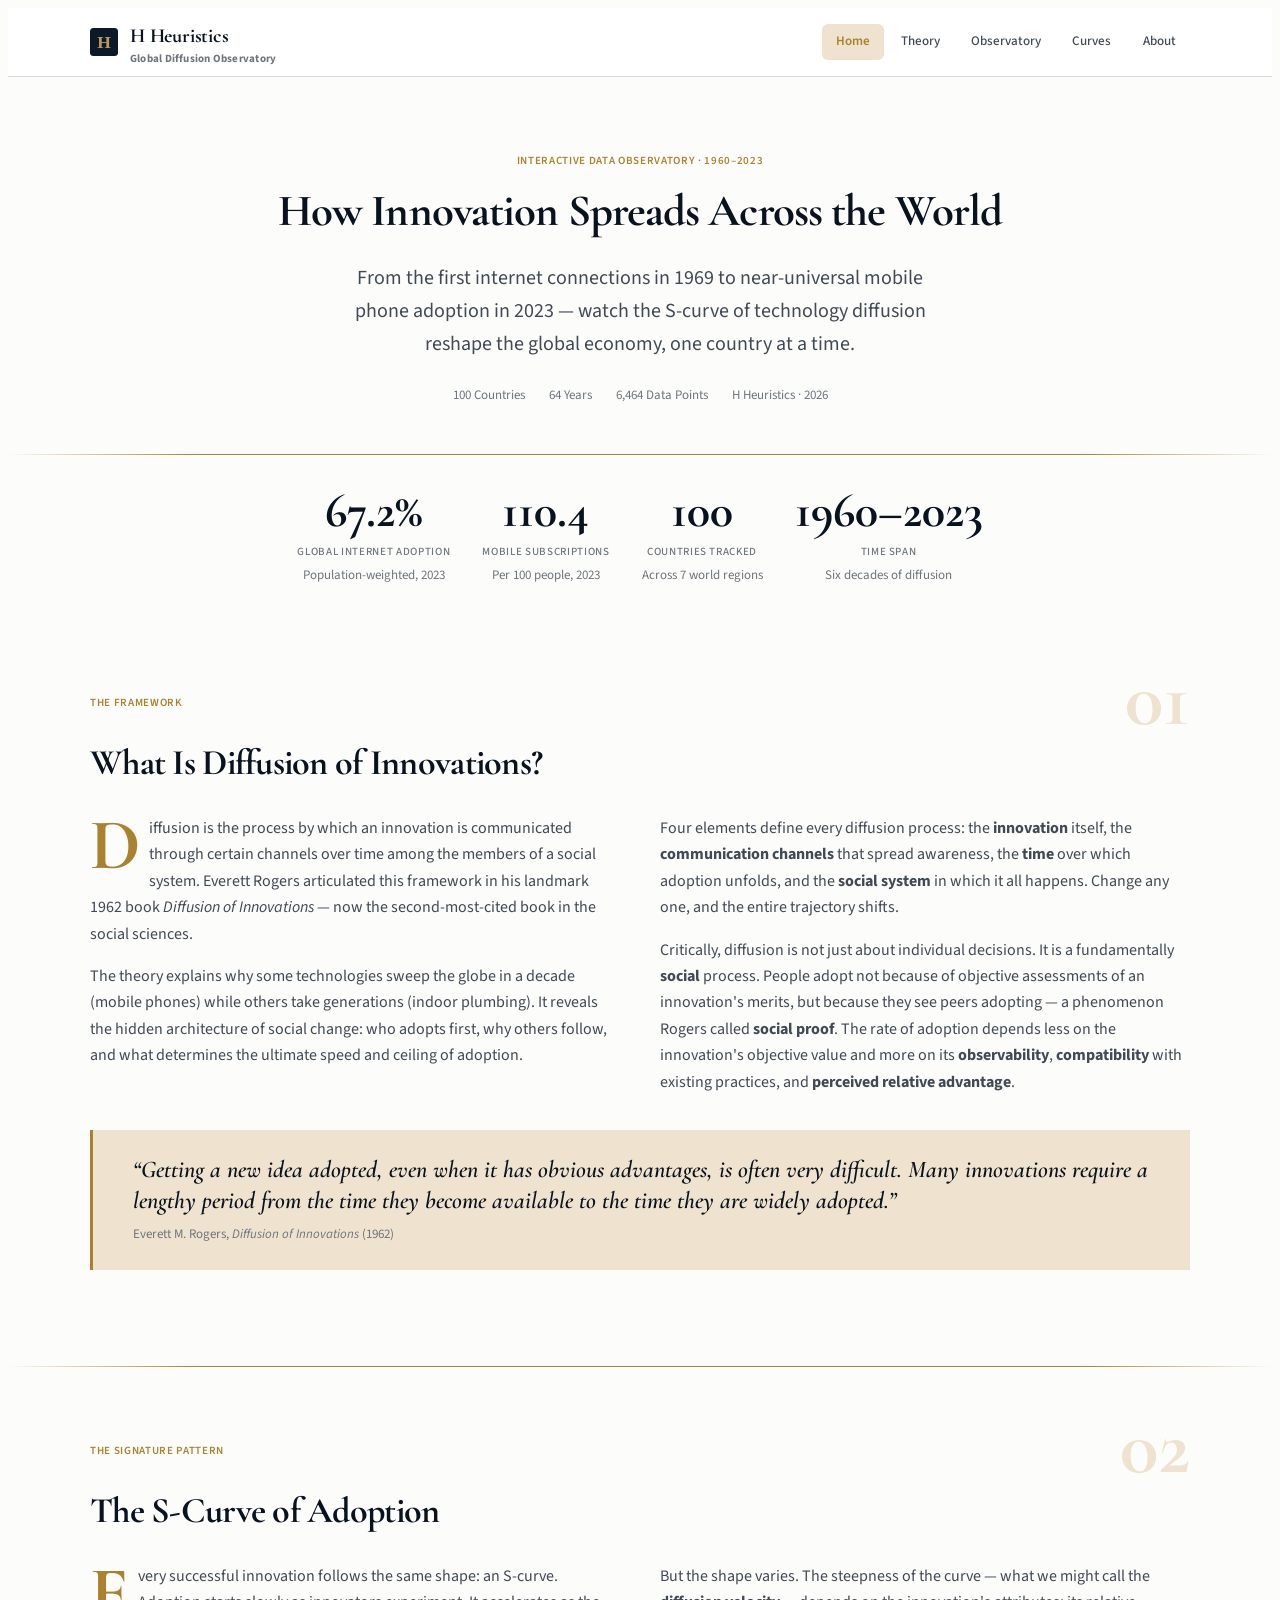
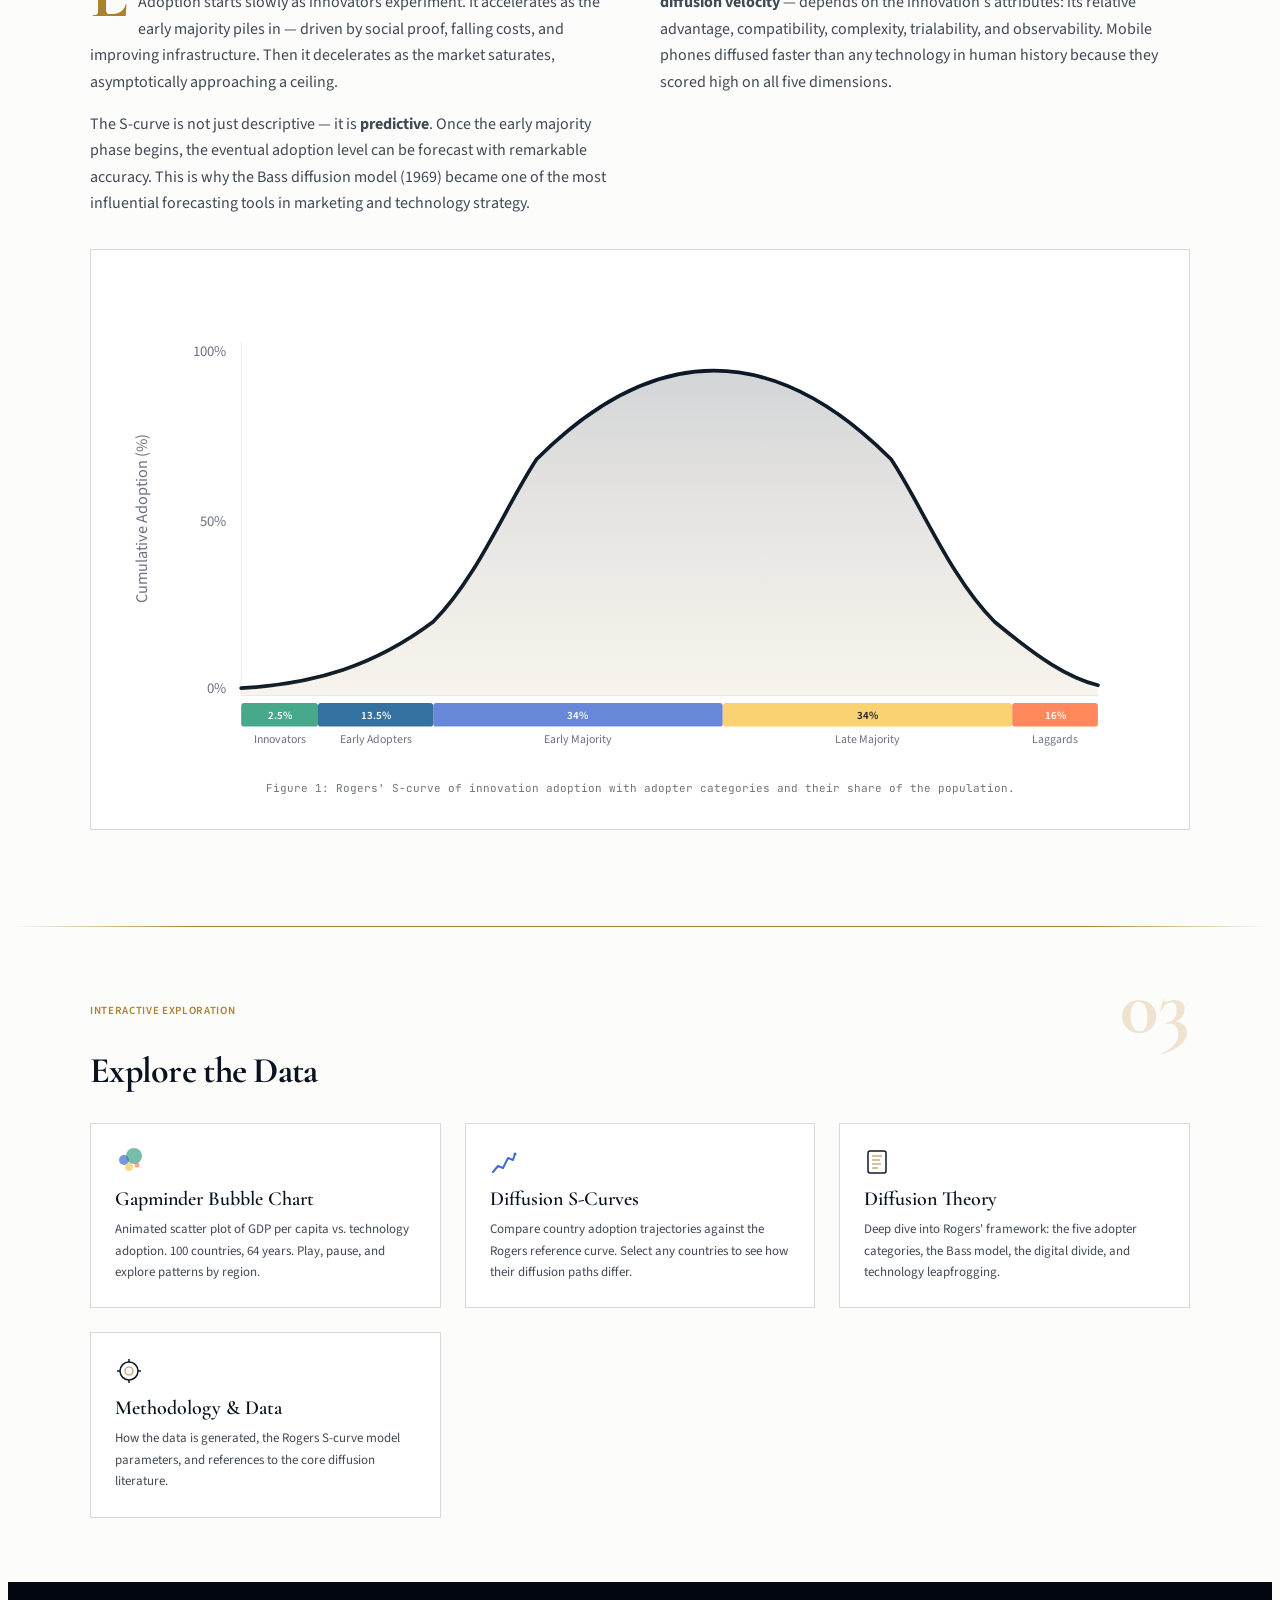
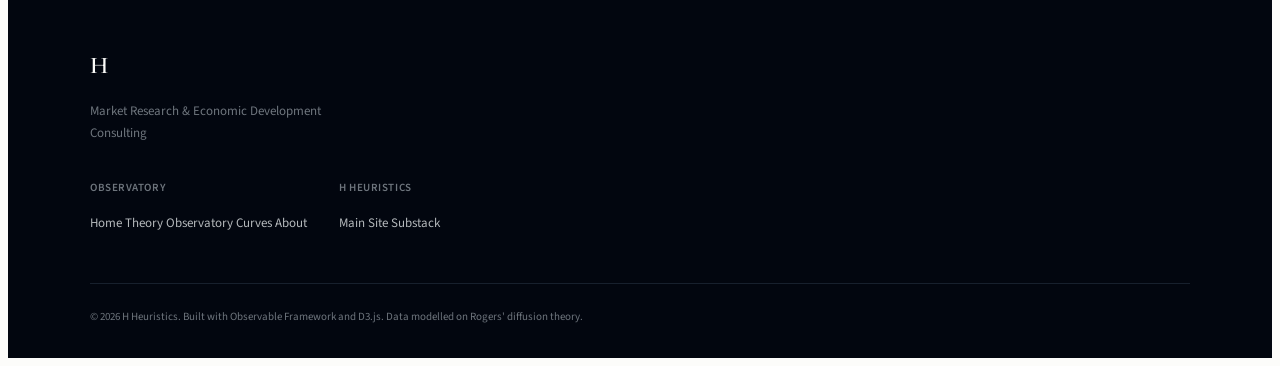
==== commit ba7d32aa: "Replace emojis with custom SVG graphics - Home: insight card emojis replaced with inline SVGs   - Bu" ====
--- a/index.html
+++ b/index.html
@@ -225,28 +225,28 @@
     <div class="insight-grid">
       <a href="observatory.html" style="text-decoration:none;">
         <div class="insight-card">
-          <div class="insight-card__icon">🫧</div>
+          <div class="insight-card__icon"><svg width="28" height="28" viewBox="0 0 28 28" fill="none"><circle cx="9" cy="12" r="5" fill="#4269D0" opacity="0.7"/><circle cx="19" cy="8" r="8" fill="#1A936F" opacity="0.6"/><circle cx="14" cy="19" r="4" fill="#F9C74F" opacity="0.7"/><circle cx="22" cy="17" r="2.5" fill="#FF6B35" opacity="0.6"/></svg></div>
           <h3 class="insight-card__heading">Gapminder Bubble Chart</h3>
           <p class="insight-card__text">Animated scatter plot of GDP per capita vs. technology adoption. 100 countries, 64 years. Play, pause, and explore patterns by region.</p>
         </div>
       </a>
       <a href="curves.html" style="text-decoration:none;">
         <div class="insight-card">
-          <div class="insight-card__icon">📈</div>
+          <div class="insight-card__icon"><svg width="28" height="28" viewBox="0 0 28 28" fill="none"><path d="M3 24 L8 18 L13 20 L18 10 L23 12 L25 6" stroke="#4269D0" stroke-width="2" stroke-linecap="round" stroke-linejoin="round" fill="none"/><circle cx="25" cy="6" r="1.5" fill="#4269D0"/></svg></div>
           <h3 class="insight-card__heading">Diffusion S-Curves</h3>
           <p class="insight-card__text">Compare country adoption trajectories against the Rogers reference curve. Select any countries to see how their diffusion paths differ.</p>
         </div>
       </a>
       <a href="theory.html" style="text-decoration:none;">
         <div class="insight-card">
-          <div class="insight-card__icon">📖</div>
+          <div class="insight-card__icon"><svg width="28" height="28" viewBox="0 0 28 28" fill="none"><rect x="4" y="3" width="18" height="22" rx="2" stroke="#0c1929" stroke-width="1.5" fill="none"/><line x1="8" y1="8" x2="18" y2="8" stroke="#b89b5e" stroke-width="1.2"/><line x1="8" y1="12" x2="16" y2="12" stroke="#b89b5e" stroke-width="1.2"/><line x1="8" y1="16" x2="17" y2="16" stroke="#b89b5e" stroke-width="1.2"/><line x1="8" y1="20" x2="14" y2="20" stroke="#b89b5e" stroke-width="1.2"/></svg></div>
           <h3 class="insight-card__heading">Diffusion Theory</h3>
           <p class="insight-card__text">Deep dive into Rogers' framework: the five adopter categories, the Bass model, the digital divide, and technology leapfrogging.</p>
         </div>
       </a>
       <a href="about.html" style="text-decoration:none;">
         <div class="insight-card">
-          <div class="insight-card__icon">🔬</div>
+          <div class="insight-card__icon"><svg width="28" height="28" viewBox="0 0 28 28" fill="none"><circle cx="14" cy="14" r="9" stroke="#0c1929" stroke-width="1.5" fill="none"/><circle cx="14" cy="14" r="4" stroke="#b89b5e" stroke-width="1.2" fill="none"/><line x1="14" y1="2" x2="14" y2="5" stroke="#0c1929" stroke-width="1.5"/><line x1="14" y1="23" x2="14" y2="26" stroke="#0c1929" stroke-width="1.5"/><line x1="2" y1="14" x2="5" y2="14" stroke="#0c1929" stroke-width="1.5"/><line x1="23" y1="14" x2="26" y2="14" stroke="#0c1929" stroke-width="1.5"/></svg></div>
           <h3 class="insight-card__heading">Methodology &amp; Data</h3>
           <p class="insight-card__text">How the data is generated, the Rogers S-curve model parameters, and references to the core diffusion literature.</p>
         </div>
--- a/site.css
+++ b/site.css
@@ -319,6 +319,11 @@
 .insight-card__icon {
   font-size: 1.5rem;
   margin-bottom: var(--space-3);
+  color: var(--color-brand);
+}
+
+.insight-card__icon svg {
+  display: block;
 }
 
 .insight-card__heading {
@@ -549,6 +554,12 @@
   margin: 0;
 }
 
+
+/* ── Flag Dot ── */
+.flag-dot {
+  display: inline-block;
+  vertical-align: middle;
+}
 /* ── Responsive ── */
 @media (max-width: 768px) {
   .masthead {
